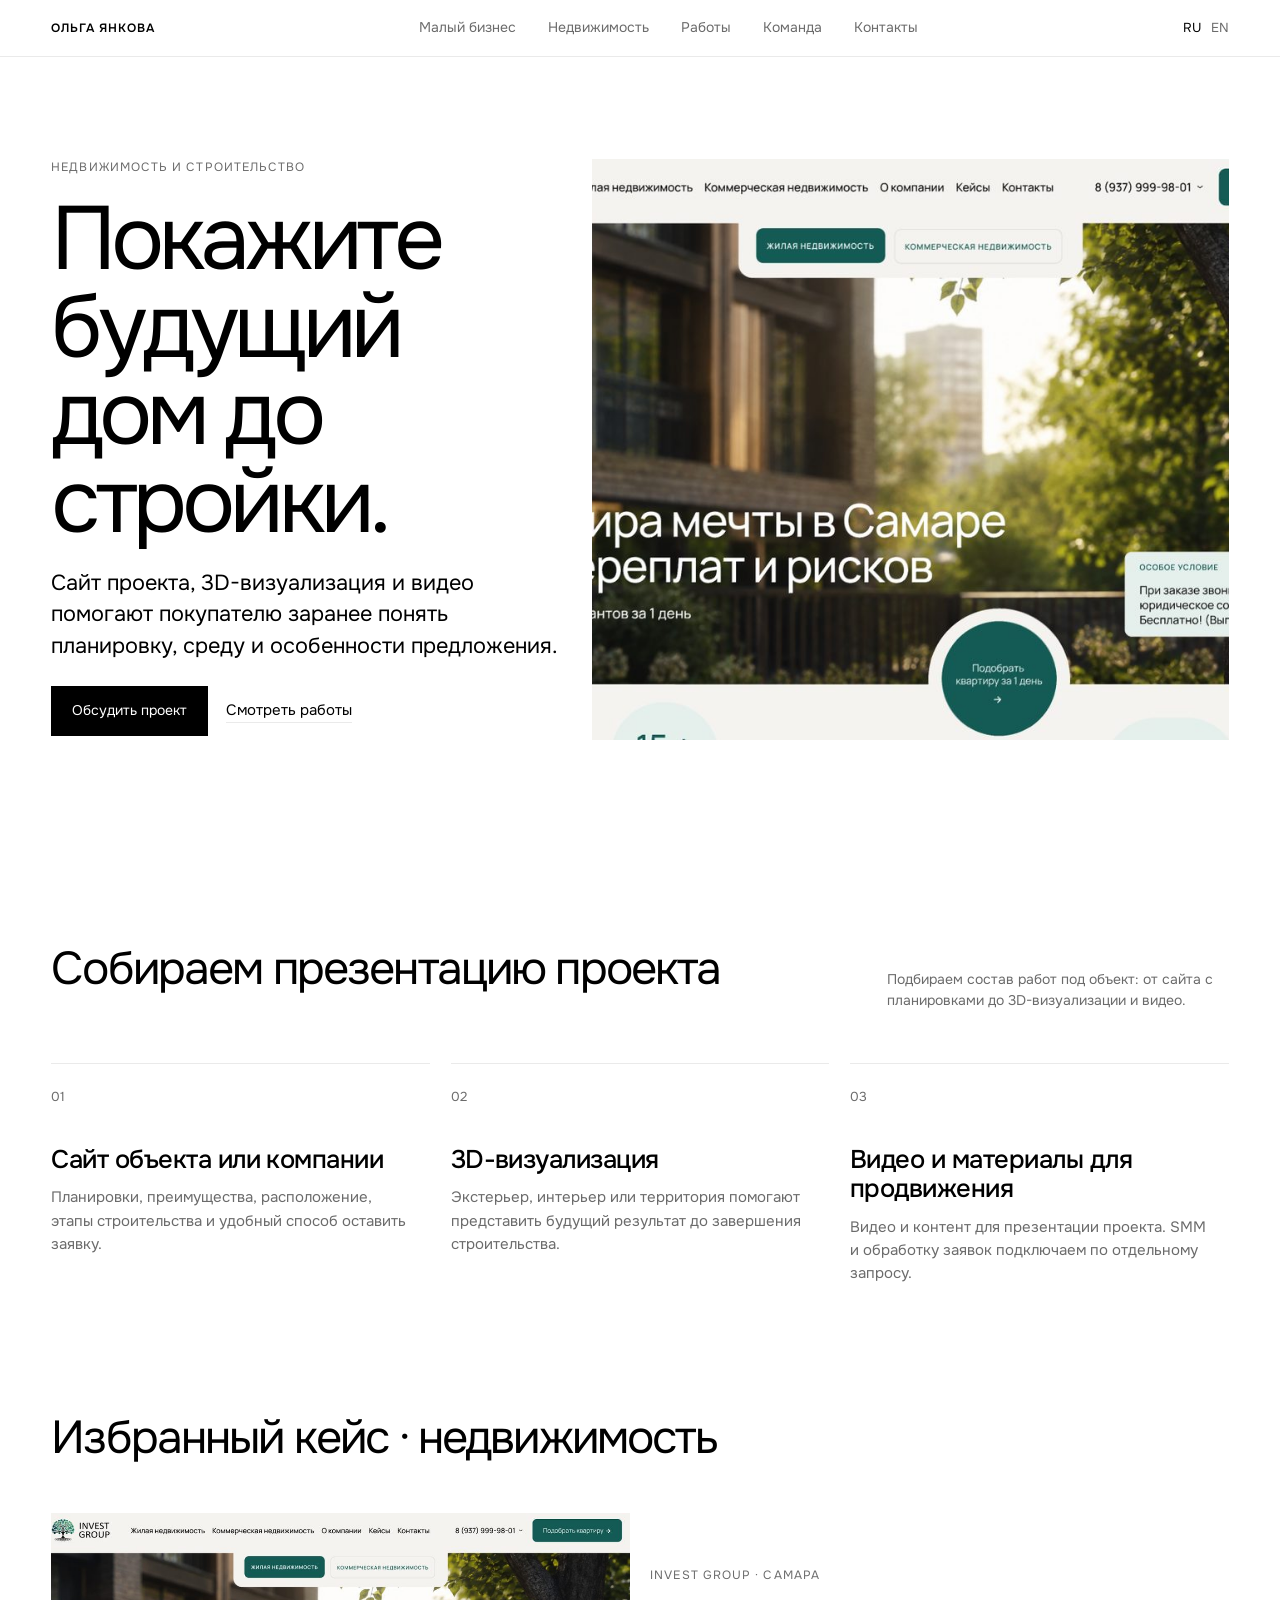
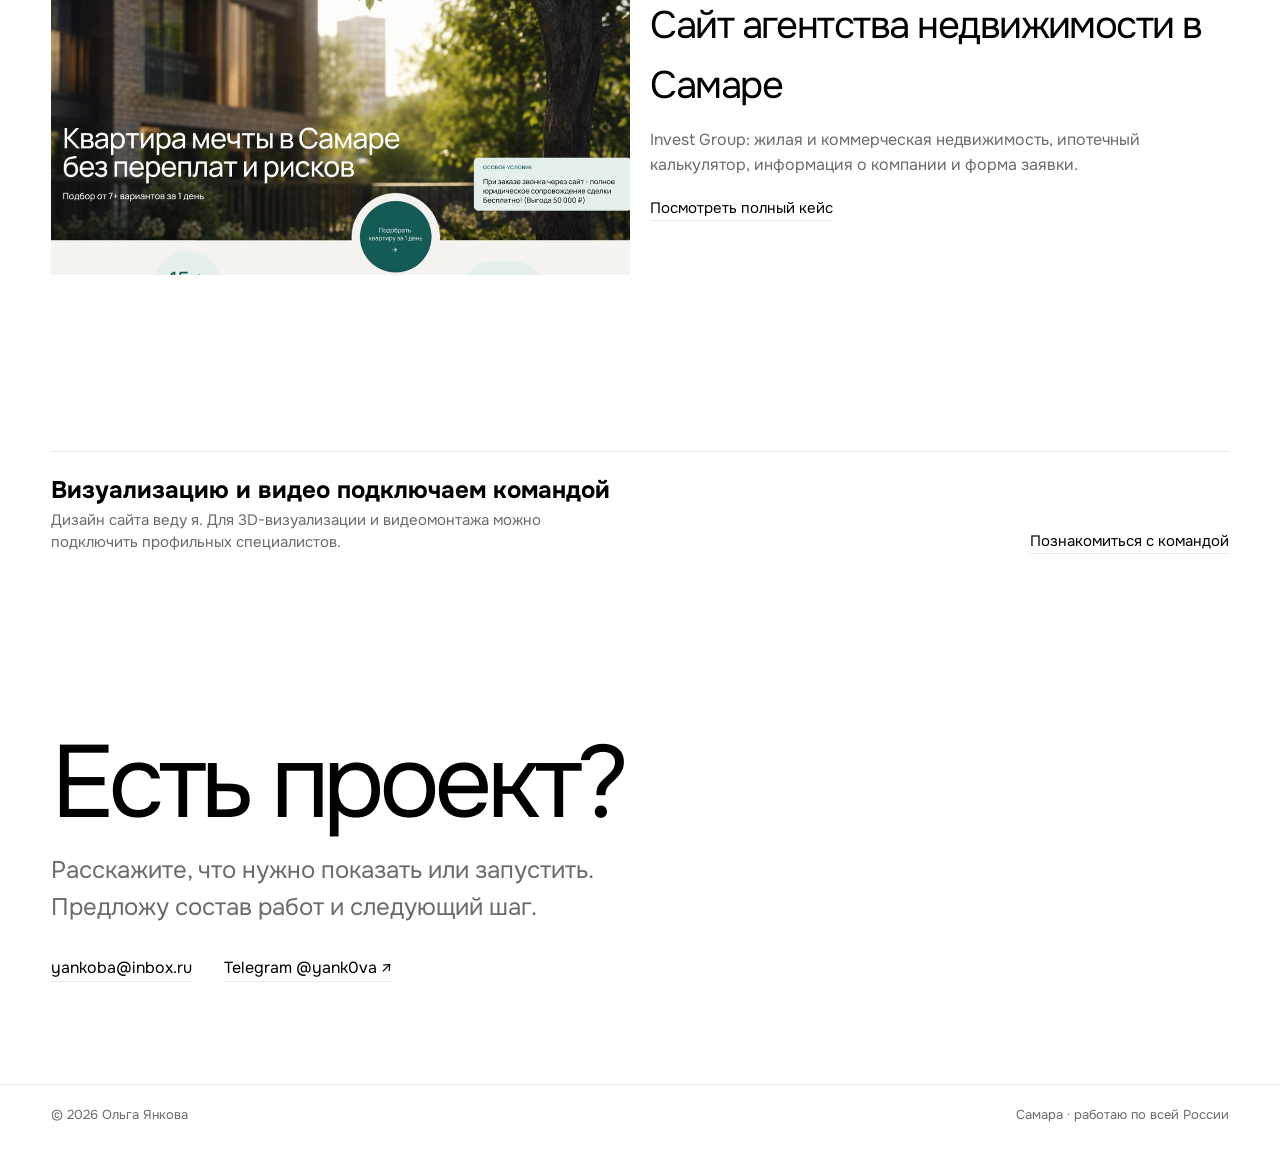
==== real-estate/index.html @ e31a3894 "Redesign portfolio landing and add audience pages" ====
<!doctype html>
<html lang="ru">
<head>
<meta charset="utf-8">
<meta name="viewport" content="width=device-width, initial-scale=1, viewport-fit=cover">
<title>Сайты для недвижимости и строительства — Ольга Янкова</title>
<meta name="description" content="Сайт для агентства недвижимости, коттеджного проекта или строительства домов. Дизайн, 3D-визуализация и видео с участием команды специалистов.">
<meta property="og:title" content="Сайты для недвижимости и строительства">
<meta property="og:description" content="Покажите будущий дом до стройки: сайт проекта, 3D-визуализация и видео.">
<meta property="og:type" content="website">
<link rel="canonical" href="https://olaankova31-byte.github.io/portfolio/real-estate/">
<link rel="preconnect" href="https://fonts.googleapis.com"><link rel="preconnect" href="https://fonts.gstatic.com" crossorigin>
<link href="https://fonts.googleapis.com/css2?family=Onest:wght@300;400;500;600&display=swap" rel="stylesheet">
<link rel="stylesheet" href="../assets/portfolio-pages.css">
<style>:root{--bg:#fff;--fg:#000;--mute:#6b6b6b;--line:#eaeaea;--ph:#f3f3f3;--m:clamp(20px,4vw,72px);--g:clamp(12px,1.6vw,28px);--f:'Onest','Helvetica Neue',Arial,sans-serif;box-sizing:border-box;color-scheme:light}*,*:before,*:after{box-sizing:inherit}html{scroll-padding-top:64px}body{margin:0;background:var(--bg);color:var(--fg);font:400 16px/1.55 var(--f);-webkit-font-smoothing:antialiased}a{color:inherit;text-decoration:none}a:focus-visible,button:focus-visible{outline:2px solid #000;outline-offset:4px}h1,h2,h3{margin:0}</style>
</head>
<body data-page="realty" data-title-ru="Сайты для недвижимости и строительства — Ольга Янкова" data-title-en="Websites for real estate and construction — Olga Yankova">
<header class="page-header"><a class="page-logo" href="../" data-copy="home">Ольга Янкова</a><button class="page-menu" aria-expanded="false" aria-controls="page-nav">Меню</button><nav class="page-nav" id="page-nav" aria-label="Навигация"><a href="../small-business/" data-copy="small">Малый бизнес</a><a href="../real-estate/" data-copy="realty">Недвижимость</a><a href="../work/" data-copy="work">Работы</a><a href="../team/" data-copy="team">Команда</a><a href="../#contact" data-copy="contact">Контакты</a></nav><div class="page-lang" aria-label="Язык"><button data-l="ru" aria-pressed="true">RU</button><button data-l="en" aria-pressed="false">EN</button></div></header>
<main>
 <section class="inner-hero inner-hero--visual"><div><span class="eyebrow" data-copy="eyebrow">Недвижимость и строительство</span><h1 data-copy="title">Покажите будущий дом до стройки.</h1></div><div class="inner-hero-copy"><p data-copy="lead">Сайт проекта, 3D-визуализация и видео помогают покупателю заранее понять планировку, среду и особенности предложения.</p><div class="inner-actions"><a class="btn" href="../#contact" data-copy="discuss">Обсудить проект</a><a class="text-link" href="../work/" data-copy="seeWork">Смотреть работы</a></div></div><img class="inner-hero-image" src="../assets/21.jpg" alt="Фрагмент сайта агентства недвижимости Invest Group"></section>
 <section class="page-section"><div class="page-section-head"><h2 data-copy="offerHead">Собираем презентацию проекта</h2><p data-copy="offerIntro">Подбираем состав работ под объект: от сайта с планировками до 3D-визуализации и видео.</p></div><div class="page-cards">
  <article class="page-card"><span class="card-no">01</span><h3 data-copy="offer1">Сайт объекта или компании</h3><p data-copy="offer1d">Планировки, преимущества, расположение, этапы строительства и удобный способ оставить заявку.</p></article>
  <article class="page-card"><span class="card-no">02</span><h3 data-copy="offer2">3D-визуализация</h3><p data-copy="offer2d">Экстерьер, интерьер или территория помогают представить будущий результат до завершения строительства.</p></article>
  <article class="page-card"><span class="card-no">03</span><h3 data-copy="offer3">Видео и материалы для продвижения</h3><p data-copy="offer3d">Видео и контент для презентации проекта. SMM и обработку заявок подключаем по отдельному запросу.</p></article>
 </div></section>
 <section class="page-section"><div class="page-section-head"><h2 data-copy="caseTag">Избранный кейс · недвижимость</h2></div><div class="case-highlight"><img src="../assets/21.jpg" alt="Сайт Invest Group: жилая и коммерческая недвижимость"><div><span class="eyebrow">Invest Group · Самара</span><h3 data-copy="caseHead">Сайт агентства недвижимости в Самаре</h3><p data-copy="caseText">Invest Group: жилая и коммерческая недвижимость, ипотечный калькулятор, информация о компании и форма заявки.</p><a class="text-link" href="../work/" data-copy="caseLink">Посмотреть полный кейс</a></div></div></section>
 <section class="page-section"><div class="team-note"><div><h2 data-copy="teamHead">Визуализацию и видео подключаем командой</h2><p data-copy="teamText">Дизайн сайта веду я. Для 3D-визуализации и видеомонтажа можно подключить профильных специалистов.</p></div><a class="text-link" href="../team/" data-copy="teamLink">Познакомиться с командой</a></div></section>
 <section class="page-cta" id="contact"><h2 data-copy="contactTitle">Есть проект?</h2><p data-copy="contactText">Расскажите, что нужно показать или запустить. Предложу состав работ и следующий шаг.</p><div class="page-contact"><a href="mailto:yankoba@inbox.ru">yankoba@inbox.ru</a><a href="https://t.me/yank0va" target="_blank" rel="noopener">Telegram @yank0va ↗</a></div></section>
</main>
<footer class="page-footer"><span>© <span data-year>2026</span> Ольга Янкова</span><span data-copy="samara">Самара · работаю по всей России</span></footer>
<script src="../assets/portfolio-pages.js"></script>
</body></html>
---- assets/portfolio-pages.css ----
/* Shared page system for the portfolio home and audience pages. */
.landing-hero{padding:clamp(48px,7vw,96px) var(--m) 0}
.landing-intro{display:grid;grid-template-columns:repeat(12,1fr);gap:var(--g);align-items:end;margin-bottom:clamp(32px,5vw,64px)}
.landing-intro .eyebrow{grid-column:1/4;align-self:start}
.landing-intro h1{grid-column:1/8;font-size:clamp(44px,7vw,104px);font-weight:400;line-height:.98;letter-spacing:-.055em;max-width:9ch;text-wrap:balance}
.landing-intro p{grid-column:9/13;margin:0 0 4px;font-size:clamp(16px,1.5vw,20px);line-height:1.45;max-width:34ch}
.hero-actions{grid-column:9/13;display:flex;align-items:center;gap:22px;flex-wrap:wrap;margin-top:8px}
.hero-actions .btn{font-size:14px;padding:13px 20px}
.text-link{display:inline-flex;align-items:center;gap:8px;border-bottom:1px solid var(--line);font-size:15px;transition:border-color .2s}
.text-link:hover{border-color:var(--fg)}
.btn{display:inline-flex;align-items:center;justify-content:center;background:var(--fg);color:#fff;padding:13px 20px;font-size:14px;border:1px solid var(--fg);transition:background .2s,color .2s}
.btn:hover{background:#fff;color:var(--fg)}
.eyebrow{display:block;color:var(--mute);font-size:12px;letter-spacing:.09em;text-transform:uppercase;line-height:1.4}
.audience-grid{display:grid;grid-template-columns:1fr 1fr;gap:var(--g)}
.audience-card{position:relative;display:block;min-height:clamp(300px,37vw,560px);overflow:hidden;background:var(--ph);color:#fff}
.audience-card img{position:absolute;inset:0;width:100%;height:100%;object-fit:cover;transition:transform .8s cubic-bezier(.2,.6,.2,1)}
.audience-card:hover img{transform:scale(1.025)}
.audience-shade{position:absolute;inset:20% 0 0;background:linear-gradient(180deg,transparent 0%,rgba(0,0,0,.68) 100%)}
.audience-copy{position:absolute;left:clamp(20px,3vw,44px);right:clamp(20px,3vw,44px);bottom:clamp(22px,3vw,42px);display:grid;gap:11px;max-width:560px}
.audience-copy small{font-size:12px;text-transform:uppercase;letter-spacing:.09em}
.audience-copy strong{font-size:clamp(28px,3.5vw,52px);line-height:1.02;font-weight:400;letter-spacing:-.04em;max-width:12ch}
.audience-copy>span{font-size:14px}
.featured .sec-h a{border-bottom:1px solid var(--line);padding-bottom:2px}
.featured-case{display:grid;grid-template-columns:1.1fr .9fr;gap:clamp(24px,5vw,72px);align-items:center}
.featured-case img{display:block;width:100%;aspect-ratio:16/10;object-fit:cover;object-position:top;background:var(--ph)}
.featured-case h3{font-size:clamp(32px,4vw,60px);font-weight:400;margin:16px 0;letter-spacing:-.04em}
.featured-case p{font-size:clamp(16px,1.5vw,20px);line-height:1.5;color:var(--mute);max-width:38ch;margin:0 0 24px}
.team-teaser{display:grid;grid-template-columns:1fr 1fr;gap:var(--g);align-items:end;padding-bottom:0}
.team-teaser-copy h2,.about-brief-copy h2{font-size:clamp(30px,4vw,60px);font-weight:400;line-height:1.05;letter-spacing:-.04em;max-width:15ch;margin:18px 0 24px}
.team-roles{display:grid;grid-template-columns:1fr 1fr;gap:0 20px;border-top:1px solid var(--line)}
.team-roles span{padding:15px 0;border-bottom:1px solid var(--line);font-size:15px}
.about-brief{display:grid;grid-template-columns:1fr 2fr;gap:var(--g);align-items:start}
.about-label{display:grid;gap:7px;font-size:14px;color:var(--mute)}
.about-label strong{font-size:22px;color:var(--fg);font-weight:500}
.about-brief-copy h2{margin-top:0;max-width:18ch}
.about-brief-copy p{max-width:62ch;font-size:17px;line-height:1.55;color:var(--mute);margin:0 0 20px}

/* Static audience and team pages */
.page-header{position:sticky;top:0;z-index:10;background:rgba(255,255,255,.94);backdrop-filter:blur(8px);display:flex;align-items:center;justify-content:space-between;gap:20px;padding:17px var(--m);border-bottom:1px solid var(--line);font-size:14px}
.page-logo{font-size:12px;font-weight:600;letter-spacing:.08em;text-transform:uppercase;white-space:nowrap}
.page-nav{display:flex;align-items:center;gap:clamp(14px,2.5vw,36px)}
.page-nav a,.page-lang button{color:var(--mute);transition:color .2s}
.page-nav a:hover,.page-lang button:hover{color:var(--fg)}
.page-lang{display:flex;gap:10px}
.page-lang button{border:0;background:none;padding:0;color:var(--mute);font:inherit;font-size:13px;cursor:pointer}
.page-lang button[aria-pressed=true]{color:var(--fg)}
.page-menu{display:none;border:0;background:none;padding:0;font:inherit;font-size:14px;cursor:pointer}
.inner-hero{display:grid;grid-template-columns:1.05fr .95fr;gap:var(--g);align-items:end;padding:clamp(56px,8vw,116px) var(--m) clamp(38px,6vw,82px)}
.inner-hero .eyebrow{margin-bottom:20px}
.inner-hero h1{font-size:clamp(42px,7vw,100px);font-weight:400;line-height:.98;letter-spacing:-.055em;max-width:10ch;text-wrap:balance}
.inner-hero-copy{align-self:end;padding-bottom:4px}
.inner-hero-copy p{font-size:clamp(17px,1.7vw,22px);line-height:1.45;max-width:37ch;margin:0 0 24px}
.inner-hero-image{display:block;width:100%;aspect-ratio:4/3;object-fit:cover;background:var(--ph)}
.inner-hero--visual{grid-template-columns:.9fr 1.1fr;grid-template-rows:auto auto;align-items:stretch}
.inner-hero--visual>div:first-child{grid-column:1;grid-row:1}
.inner-hero--visual .inner-hero-copy{grid-column:1;grid-row:2;align-self:start}
.inner-hero--visual .inner-hero-image{grid-column:2;grid-row:1/3;height:100%;min-height:420px;aspect-ratio:auto}
.inner-actions{display:flex;gap:18px;align-items:center;flex-wrap:wrap}
.inner-actions .btn{font-size:14px;padding:13px 20px}
.page-section{padding:clamp(64px,10vw,144px) var(--m) 0}
.page-section-head{display:flex;justify-content:space-between;align-items:baseline;gap:20px;margin-bottom:clamp(24px,4vw,52px)}
.page-section-head h2{font-size:clamp(30px,3.6vw,54px);font-weight:400;letter-spacing:-.04em;line-height:1.05}
.page-section-head p{max-width:38ch;margin:0;color:var(--mute);font-size:14px}
.page-cards{display:grid;grid-template-columns:repeat(3,1fr);gap:var(--g)}
.page-card{border-top:1px solid var(--line);padding-top:20px}
.page-card .card-no{color:var(--mute);font-size:13px}
.page-card h3{font-size:clamp(20px,2vw,28px);font-weight:500;line-height:1.15;letter-spacing:-.02em;margin:36px 0 12px}
.page-card p{margin:0;color:var(--mute);font-size:15px;line-height:1.55;max-width:36ch}
.page-card ul{list-style:none;margin:18px 0 0;padding:0;color:var(--mute);font-size:14px}
.page-card li{padding:8px 0;border-top:1px solid var(--line)}
.pain-strip{display:grid;grid-template-columns:repeat(3,1fr);gap:var(--g)}
.pain-item{padding:20px 0;border-top:1px solid var(--line);font-size:clamp(18px,2vw,26px);line-height:1.2;letter-spacing:-.02em;max-width:18ch}
.process{counter-reset:step;border-top:1px solid var(--line)}
.process-item{counter-increment:step;display:grid;grid-template-columns:70px 1fr 1.5fr;gap:var(--g);align-items:baseline;padding:20px 0;border-bottom:1px solid var(--line)}
.process-item::before{content:"0" counter(step);color:var(--mute);font-size:14px}
.process-item strong{font-size:clamp(18px,1.8vw,24px);font-weight:500}
.process-item span{color:var(--mute);font-size:15px}
.case-highlight{display:grid;grid-template-columns:1fr 1fr;gap:var(--g);align-items:center}
.case-highlight img{display:block;width:100%;aspect-ratio:16/10;object-fit:cover;object-position:top;background:var(--ph)}
.case-highlight h3{font-size:clamp(28px,3vw,44px);font-weight:400;letter-spacing:-.04em;margin:13px 0}
.case-highlight p{max-width:45ch;color:var(--mute);font-size:16px;line-height:1.55;margin:0 0 18px}
.project-groups{display:grid;grid-template-columns:1fr 1fr;gap:var(--g)}
.project-group{border-top:1px solid var(--line);padding-top:18px}
.project-group h3{font-size:clamp(21px,2.2vw,30px);font-weight:400;margin-bottom:14px}
.project-link{display:grid;grid-template-columns:1fr auto;gap:8px 16px;padding:14px 0;border-top:1px solid var(--line)}
.project-link strong{font-weight:500;font-size:17px}
.project-link span{color:var(--mute);font-size:14px}
.project-link em{grid-column:1/-1;color:var(--mute);font-size:13px;font-style:normal}
.team-list{display:grid;grid-template-columns:repeat(3,1fr);gap:var(--g)}
.team-person{border-top:1px solid var(--line);padding-top:18px}
.team-person small{color:var(--mute);font-size:13px}
.team-person h3{font-size:clamp(22px,2.4vw,34px);font-weight:400;margin:36px 0 8px;letter-spacing:-.03em}
.team-person p{color:var(--mute);font-size:15px;margin:0;max-width:30ch}
.team-note{display:flex;justify-content:space-between;gap:32px;align-items:end;border-top:1px solid var(--line);padding-top:20px;margin-top:48px}
.team-note p{max-width:52ch;color:var(--mute);font-size:15px;line-height:1.5;margin:0}
.page-cta{padding:clamp(88px,14vw,190px) var(--m) clamp(52px,8vw,104px)}
.page-cta h2{font-size:clamp(42px,8vw,112px);font-weight:400;line-height:.98;letter-spacing:-.055em;max-width:10ch}
.page-cta p{font-size:clamp(17px,2vw,24px);color:var(--mute);margin:18px 0 30px;max-width:40ch}
.page-contact{display:flex;flex-wrap:wrap;gap:16px 32px;font-size:16px}
.page-contact a{border-bottom:1px solid var(--line)}
.page-footer{display:flex;justify-content:space-between;gap:16px;padding:20px var(--m) 28px;border-top:1px solid var(--line);color:var(--mute);font-size:13px}
.page-footer span:last-child{text-align:right}
.team-external{margin-top:12px}
@media(max-width:860px){
 .landing-hero{padding-top:38px}.landing-intro{display:block}.landing-intro h1{font-size:clamp(44px,12vw,74px);margin:22px 0;max-width:9ch}.landing-intro p{max-width:34ch}.hero-actions{margin-top:20px}
 .audience-grid{grid-template-columns:1fr}.audience-card{min-height:68vw;max-height:460px}
 .featured-case,.team-teaser,.about-brief,.inner-hero,.case-highlight{grid-template-columns:1fr}
 .inner-hero--visual>div:first-child,.inner-hero--visual .inner-hero-copy,.inner-hero--visual .inner-hero-image{grid-column:auto;grid-row:auto}
 .inner-hero--visual .inner-hero-image{min-height:0;height:auto;aspect-ratio:4/3}
 .featured-case>div{padding:0 0 6px}.team-roles{margin-top:8px}.about-label{grid-template-columns:1fr 1fr}.about-label .eyebrow{grid-column:1/-1}
 .page-header{flex-wrap:wrap}.page-logo{max-width:55%;font-size:10px}.page-menu{display:block}.page-nav{display:none;order:4;width:100%;flex-direction:column;align-items:flex-start;gap:13px;padding:12px 0 4px;font-size:17px}.page-nav.open{display:flex}.page-lang{margin-left:auto}
 .inner-hero{padding-top:48px}.inner-hero h1{font-size:clamp(42px,12vw,72px)}.inner-hero-image{grid-row:1}
 .page-cards,.pain-strip,.team-list{grid-template-columns:1fr}.page-card h3{margin-top:22px}.process-item{grid-template-columns:36px 1fr;gap:8px var(--g)}.process-item span{grid-column:2}.project-groups{grid-template-columns:1fr}.team-note{display:block}.team-note .text-link{margin-top:20px}
 .page-footer{display:block}.page-footer span:last-child{display:block;text-align:left;margin-top:4px}
}
@media(prefers-reduced-motion:reduce){.audience-card img{transition:none}}
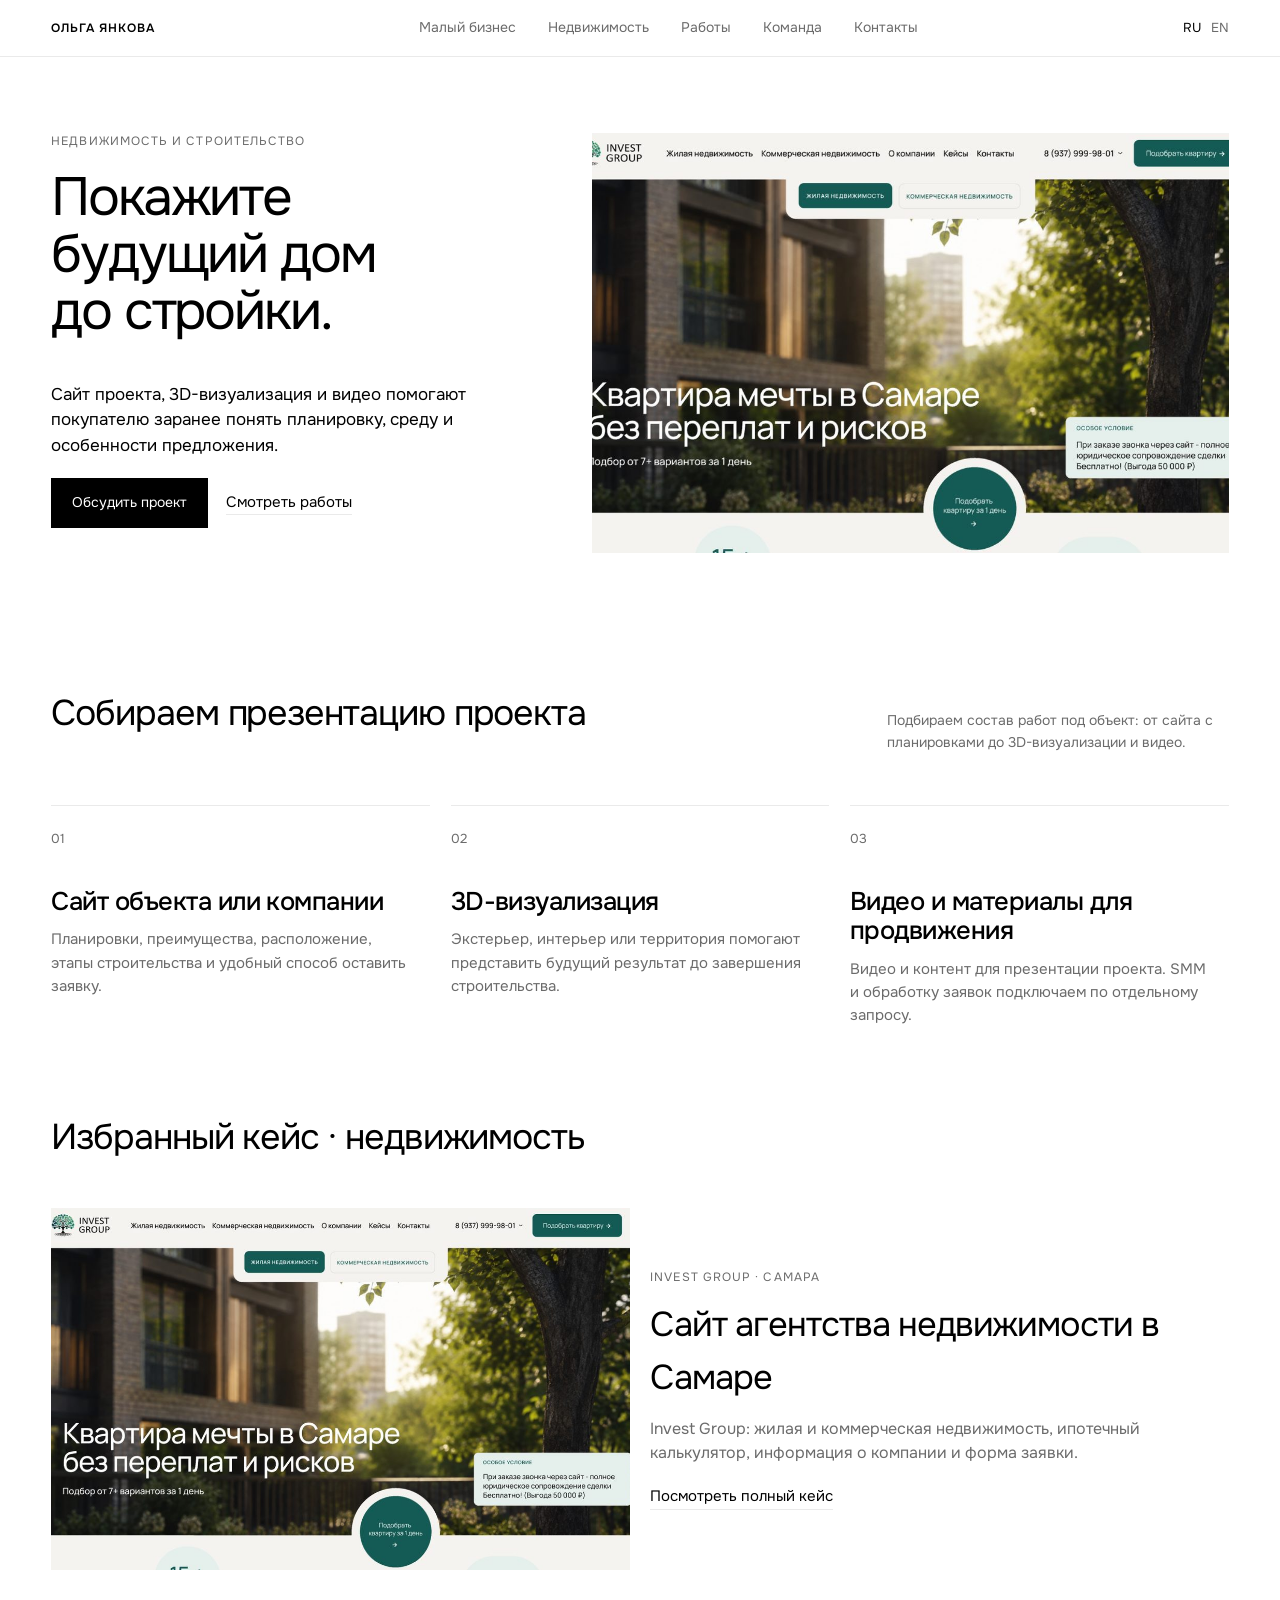
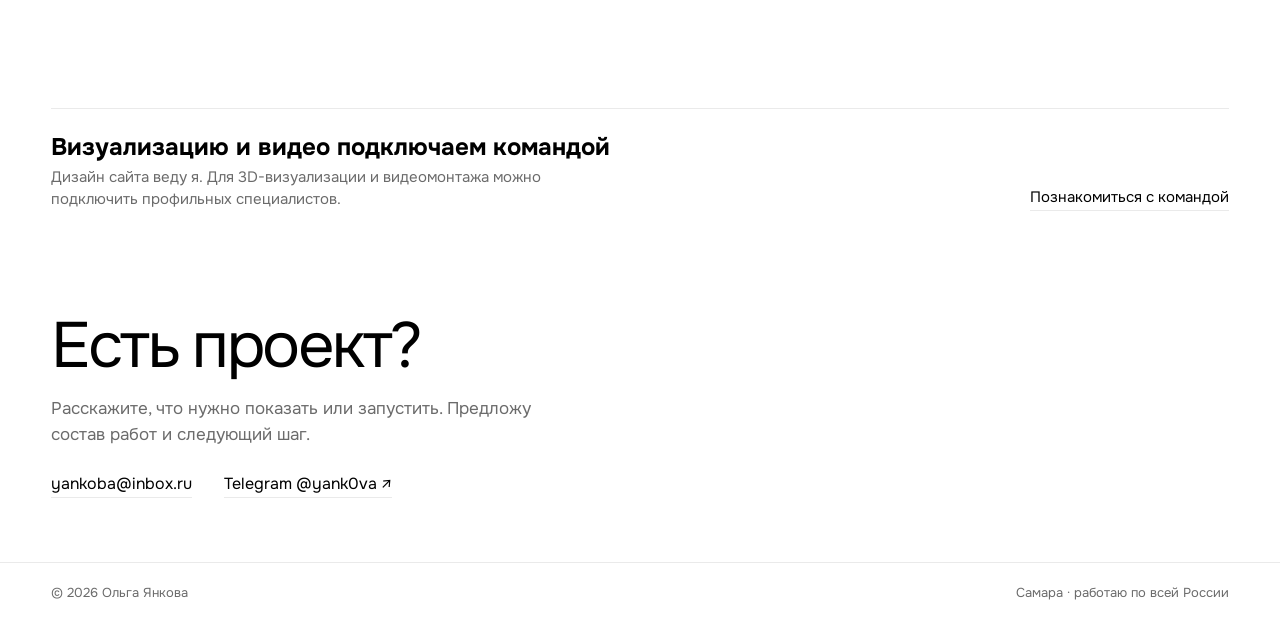
==== commit 30454557: "Refine portfolio typography and add loading intro" ====
--- a/real-estate/index.html
+++ b/real-estate/index.html
@@ -3,6 +3,7 @@
 <head>
 <meta charset="utf-8">
 <meta name="viewport" content="width=device-width, initial-scale=1, viewport-fit=cover">
+<script>document.documentElement.classList.add('js')</script>
 <title>Сайты для недвижимости и строительства — Ольга Янкова</title>
 <meta name="description" content="Сайт для агентства недвижимости, коттеджного проекта или строительства домов. Дизайн, 3D-визуализация и видео с участием команды специалистов.">
 <meta property="og:title" content="Сайты для недвижимости и строительства">
@@ -15,6 +16,7 @@
 <style>:root{--bg:#fff;--fg:#000;--mute:#6b6b6b;--line:#eaeaea;--ph:#f3f3f3;--m:clamp(20px,4vw,72px);--g:clamp(12px,1.6vw,28px);--f:'Onest','Helvetica Neue',Arial,sans-serif;box-sizing:border-box;color-scheme:light}*,*:before,*:after{box-sizing:inherit}html{scroll-padding-top:64px}body{margin:0;background:var(--bg);color:var(--fg);font:400 16px/1.55 var(--f);-webkit-font-smoothing:antialiased}a{color:inherit;text-decoration:none}a:focus-visible,button:focus-visible{outline:2px solid #000;outline-offset:4px}h1,h2,h3{margin:0}</style>
 </head>
 <body data-page="realty" data-title-ru="Сайты для недвижимости и строительства — Ольга Янкова" data-title-en="Websites for real estate and construction — Olga Yankova">
+<div class="site-loader" role="status" aria-live="polite" aria-label="Загрузка сайта"><span class="site-loader-value">00%</span></div>
 <header class="page-header"><a class="page-logo" href="../" data-copy="home">Ольга Янкова</a><button class="page-menu" aria-expanded="false" aria-controls="page-nav">Меню</button><nav class="page-nav" id="page-nav" aria-label="Навигация"><a href="../small-business/" data-copy="small">Малый бизнес</a><a href="../real-estate/" data-copy="realty">Недвижимость</a><a href="../work/" data-copy="work">Работы</a><a href="../team/" data-copy="team">Команда</a><a href="../#contact" data-copy="contact">Контакты</a></nav><div class="page-lang" aria-label="Язык"><button data-l="ru" aria-pressed="true">RU</button><button data-l="en" aria-pressed="false">EN</button></div></header>
 <main>
  <section class="inner-hero inner-hero--visual"><div><span class="eyebrow" data-copy="eyebrow">Недвижимость и строительство</span><h1 data-copy="title">Покажите будущий дом до стройки.</h1></div><div class="inner-hero-copy"><p data-copy="lead">Сайт проекта, 3D-визуализация и видео помогают покупателю заранее понять планировку, среду и особенности предложения.</p><div class="inner-actions"><a class="btn" href="../#contact" data-copy="discuss">Обсудить проект</a><a class="text-link" href="../work/" data-copy="seeWork">Смотреть работы</a></div></div><img class="inner-hero-image" src="../assets/21.jpg" alt="Фрагмент сайта агентства недвижимости Invest Group"></section>
@@ -28,5 +30,5 @@
  <section class="page-cta" id="contact"><h2 data-copy="contactTitle">Есть проект?</h2><p data-copy="contactText">Расскажите, что нужно показать или запустить. Предложу состав работ и следующий шаг.</p><div class="page-contact"><a href="mailto:yankoba@inbox.ru">yankoba@inbox.ru</a><a href="https://t.me/yank0va" target="_blank" rel="noopener">Telegram @yank0va ↗</a></div></section>
 </main>
 <footer class="page-footer"><span>© <span data-year>2026</span> Ольга Янкова</span><span data-copy="samara">Самара · работаю по всей России</span></footer>
-<script src="../assets/portfolio-pages.js"></script>
+<script src="../assets/site-loader.js"></script><script src="../assets/portfolio-pages.js"></script>
 </body></html>
--- a/assets/portfolio-pages.css
+++ b/assets/portfolio-pages.css
@@ -1,10 +1,26 @@
 /* Shared page system for the portfolio home and audience pages. */
-.landing-hero{padding:clamp(48px,7vw,96px) var(--m) 0}
-.landing-intro{display:grid;grid-template-columns:repeat(12,1fr);gap:var(--g);align-items:end;margin-bottom:clamp(32px,5vw,64px)}
-.landing-intro .eyebrow{grid-column:1/4;align-self:start}
-.landing-intro h1{grid-column:1/8;font-size:clamp(44px,7vw,104px);font-weight:400;line-height:.98;letter-spacing:-.055em;max-width:9ch;text-wrap:balance}
-.landing-intro p{grid-column:9/13;margin:0 0 4px;font-size:clamp(16px,1.5vw,20px);line-height:1.45;max-width:34ch}
-.hero-actions{grid-column:9/13;display:flex;align-items:center;gap:22px;flex-wrap:wrap;margin-top:8px}
+.site-loader{position:fixed;inset:0;z-index:1000;display:grid;place-items:center;background:#fff;opacity:0;visibility:hidden;transition:opacity .35s ease,visibility .35s ease}
+.js .site-loader{opacity:1;visibility:visible}
+.site-loader.is-done{opacity:0;visibility:hidden}
+.site-loader-value{font:400 14px/1 'SFMono-Regular',Consolas,monospace;letter-spacing:.04em;color:var(--fg)}
+.landing-hero{min-height:calc(100svh - 64px);display:flex;align-items:center;padding:48px var(--m) 56px}
+.landing-intro{width:100%;display:grid;grid-template-columns:minmax(0,1.2fr) minmax(260px,.8fr);gap:clamp(30px,8vw,112px);align-items:center}
+.landing-copy{max-width:620px}
+.landing-copy .eyebrow{margin-bottom:20px}
+.landing-intro h1{font-size:clamp(36px,4.2vw,60px);font-weight:400;line-height:1.06;letter-spacing:-.04em;max-width:13ch;text-wrap:balance}
+.landing-intro p{margin:20px 0 0;font-size:17px;line-height:1.5;max-width:42ch;color:var(--mute)}
+.hero-art{position:relative;display:block;justify-self:end;width:min(100%,440px);aspect-ratio:1.32;overflow:hidden;background:var(--ph);isolation:isolate;animation:hero-appear .9s both}
+.hero-art:after{content:"";position:absolute;inset:0;background:linear-gradient(180deg,transparent 55%,rgba(0,0,0,.36));pointer-events:none}
+.hero-art img{display:block;width:100%;height:100%;object-fit:cover;object-position:top;animation:hero-drift 16s ease-in-out infinite alternate}
+.hero-art-index,.hero-art-caption{position:absolute;z-index:1;bottom:16px;color:white;font-size:11px;letter-spacing:.08em}
+.hero-art-index{left:16px}.hero-art-caption{right:16px}
+.hero-actions{display:flex;align-items:center;gap:22px;flex-wrap:wrap;margin-top:28px}
+.landing-directions{padding-top:clamp(64px,8vw,100px)!important}
+.landing-directions-head{display:flex;justify-content:space-between;align-items:baseline;gap:20px;margin-bottom:26px}
+.landing-directions-head .eyebrow{white-space:nowrap}
+.landing-directions-head h2{font-size:clamp(24px,2.7vw,36px);font-weight:400;line-height:1.15;letter-spacing:-.025em}
+@keyframes hero-appear{from{opacity:0;transform:translateY(12px)}to{opacity:1;transform:translateY(0)}}
+@keyframes hero-drift{from{transform:scale(1)}to{transform:scale(1.045)}}
 .hero-actions .btn{font-size:14px;padding:13px 20px}
 .text-link{display:inline-flex;align-items:center;gap:8px;border-bottom:1px solid var(--line);font-size:15px;transition:border-color .2s}
 .text-link:hover{border-color:var(--fg)}
@@ -12,28 +28,28 @@
 .btn:hover{background:#fff;color:var(--fg)}
 .eyebrow{display:block;color:var(--mute);font-size:12px;letter-spacing:.09em;text-transform:uppercase;line-height:1.4}
 .audience-grid{display:grid;grid-template-columns:1fr 1fr;gap:var(--g)}
-.audience-card{position:relative;display:block;min-height:clamp(300px,37vw,560px);overflow:hidden;background:var(--ph);color:#fff}
+.audience-card{position:relative;display:block;min-height:clamp(270px,31vw,420px);overflow:hidden;background:var(--ph);color:#fff}
 .audience-card img{position:absolute;inset:0;width:100%;height:100%;object-fit:cover;transition:transform .8s cubic-bezier(.2,.6,.2,1)}
 .audience-card:hover img{transform:scale(1.025)}
 .audience-shade{position:absolute;inset:20% 0 0;background:linear-gradient(180deg,transparent 0%,rgba(0,0,0,.68) 100%)}
 .audience-copy{position:absolute;left:clamp(20px,3vw,44px);right:clamp(20px,3vw,44px);bottom:clamp(22px,3vw,42px);display:grid;gap:11px;max-width:560px}
 .audience-copy small{font-size:12px;text-transform:uppercase;letter-spacing:.09em}
-.audience-copy strong{font-size:clamp(28px,3.5vw,52px);line-height:1.02;font-weight:400;letter-spacing:-.04em;max-width:12ch}
+.audience-copy strong{font-size:clamp(24px,2.5vw,36px);line-height:1.08;font-weight:400;letter-spacing:-.03em;max-width:14ch}
 .audience-copy>span{font-size:14px}
 .featured .sec-h a{border-bottom:1px solid var(--line);padding-bottom:2px}
 .featured-case{display:grid;grid-template-columns:1.1fr .9fr;gap:clamp(24px,5vw,72px);align-items:center}
 .featured-case img{display:block;width:100%;aspect-ratio:16/10;object-fit:cover;object-position:top;background:var(--ph)}
-.featured-case h3{font-size:clamp(32px,4vw,60px);font-weight:400;margin:16px 0;letter-spacing:-.04em}
-.featured-case p{font-size:clamp(16px,1.5vw,20px);line-height:1.5;color:var(--mute);max-width:38ch;margin:0 0 24px}
+.featured-case h3{font-size:clamp(26px,2.7vw,38px);font-weight:400;margin:12px 0;letter-spacing:-.03em}
+.featured-case p{font-size:16px;line-height:1.5;color:var(--mute);max-width:38ch;margin:0 0 18px}
 .team-teaser{display:grid;grid-template-columns:1fr 1fr;gap:var(--g);align-items:end;padding-bottom:0}
-.team-teaser-copy h2,.about-brief-copy h2{font-size:clamp(30px,4vw,60px);font-weight:400;line-height:1.05;letter-spacing:-.04em;max-width:15ch;margin:18px 0 24px}
+.team-teaser-copy h2,.about-brief-copy h2{font-size:clamp(26px,2.8vw,38px);font-weight:400;line-height:1.12;letter-spacing:-.03em;max-width:20ch;margin:14px 0 20px}
 .team-roles{display:grid;grid-template-columns:1fr 1fr;gap:0 20px;border-top:1px solid var(--line)}
 .team-roles span{padding:15px 0;border-bottom:1px solid var(--line);font-size:15px}
 .about-brief{display:grid;grid-template-columns:1fr 2fr;gap:var(--g);align-items:start}
 .about-label{display:grid;gap:7px;font-size:14px;color:var(--mute)}
 .about-label strong{font-size:22px;color:var(--fg);font-weight:500}
 .about-brief-copy h2{margin-top:0;max-width:18ch}
-.about-brief-copy p{max-width:62ch;font-size:17px;line-height:1.55;color:var(--mute);margin:0 0 20px}
+.about-brief-copy p{max-width:62ch;font-size:16px;line-height:1.55;color:var(--mute);margin:0 0 20px}
 
 /* Static audience and team pages */
 .page-header{position:sticky;top:0;z-index:10;background:rgba(255,255,255,.94);backdrop-filter:blur(8px);display:flex;align-items:center;justify-content:space-between;gap:20px;padding:17px var(--m);border-bottom:1px solid var(--line);font-size:14px}
@@ -45,11 +61,11 @@
 .page-lang button{border:0;background:none;padding:0;color:var(--mute);font:inherit;font-size:13px;cursor:pointer}
 .page-lang button[aria-pressed=true]{color:var(--fg)}
 .page-menu{display:none;border:0;background:none;padding:0;font:inherit;font-size:14px;cursor:pointer}
-.inner-hero{display:grid;grid-template-columns:1.05fr .95fr;gap:var(--g);align-items:end;padding:clamp(56px,8vw,116px) var(--m) clamp(38px,6vw,82px)}
+.inner-hero{display:grid;grid-template-columns:1.05fr .95fr;gap:var(--g);align-items:end;padding:clamp(44px,6vw,76px) var(--m) clamp(32px,4vw,56px)}
 .inner-hero .eyebrow{margin-bottom:20px}
-.inner-hero h1{font-size:clamp(42px,7vw,100px);font-weight:400;line-height:.98;letter-spacing:-.055em;max-width:10ch;text-wrap:balance}
+.inner-hero h1{font-size:clamp(34px,4.2vw,58px);font-weight:400;line-height:1.06;letter-spacing:-.04em;max-width:13ch;text-wrap:balance}
 .inner-hero-copy{align-self:end;padding-bottom:4px}
-.inner-hero-copy p{font-size:clamp(17px,1.7vw,22px);line-height:1.45;max-width:37ch;margin:0 0 24px}
+.inner-hero-copy p{font-size:17px;line-height:1.5;max-width:40ch;margin:0 0 20px}
 .inner-hero-image{display:block;width:100%;aspect-ratio:4/3;object-fit:cover;background:var(--ph)}
 .inner-hero--visual{grid-template-columns:.9fr 1.1fr;grid-template-rows:auto auto;align-items:stretch}
 .inner-hero--visual>div:first-child{grid-column:1;grid-row:1}
@@ -57,9 +73,9 @@
 .inner-hero--visual .inner-hero-image{grid-column:2;grid-row:1/3;height:100%;min-height:420px;aspect-ratio:auto}
 .inner-actions{display:flex;gap:18px;align-items:center;flex-wrap:wrap}
 .inner-actions .btn{font-size:14px;padding:13px 20px}
-.page-section{padding:clamp(64px,10vw,144px) var(--m) 0}
+.page-section{padding:clamp(56px,7vw,96px) var(--m) 0}
 .page-section-head{display:flex;justify-content:space-between;align-items:baseline;gap:20px;margin-bottom:clamp(24px,4vw,52px)}
-.page-section-head h2{font-size:clamp(30px,3.6vw,54px);font-weight:400;letter-spacing:-.04em;line-height:1.05}
+.page-section-head h2{font-size:clamp(26px,2.8vw,38px);font-weight:400;letter-spacing:-.03em;line-height:1.12}
 .page-section-head p{max-width:38ch;margin:0;color:var(--mute);font-size:14px}
 .page-cards{display:grid;grid-template-columns:repeat(3,1fr);gap:var(--g)}
 .page-card{border-top:1px solid var(--line);padding-top:20px}
@@ -69,7 +85,7 @@
 .page-card ul{list-style:none;margin:18px 0 0;padding:0;color:var(--mute);font-size:14px}
 .page-card li{padding:8px 0;border-top:1px solid var(--line)}
 .pain-strip{display:grid;grid-template-columns:repeat(3,1fr);gap:var(--g)}
-.pain-item{padding:20px 0;border-top:1px solid var(--line);font-size:clamp(18px,2vw,26px);line-height:1.2;letter-spacing:-.02em;max-width:18ch}
+.pain-item{padding:18px 0;border-top:1px solid var(--line);font-size:clamp(18px,1.7vw,22px);line-height:1.25;letter-spacing:-.015em;max-width:22ch}
 .process{counter-reset:step;border-top:1px solid var(--line)}
 .process-item{counter-increment:step;display:grid;grid-template-columns:70px 1fr 1.5fr;gap:var(--g);align-items:baseline;padding:20px 0;border-bottom:1px solid var(--line)}
 .process-item::before{content:"0" counter(step);color:var(--mute);font-size:14px}
@@ -77,7 +93,7 @@
 .process-item span{color:var(--mute);font-size:15px}
 .case-highlight{display:grid;grid-template-columns:1fr 1fr;gap:var(--g);align-items:center}
 .case-highlight img{display:block;width:100%;aspect-ratio:16/10;object-fit:cover;object-position:top;background:var(--ph)}
-.case-highlight h3{font-size:clamp(28px,3vw,44px);font-weight:400;letter-spacing:-.04em;margin:13px 0}
+.case-highlight h3{font-size:clamp(26px,2.7vw,38px);font-weight:400;letter-spacing:-.03em;margin:12px 0}
 .case-highlight p{max-width:45ch;color:var(--mute);font-size:16px;line-height:1.55;margin:0 0 18px}
 .project-groups{display:grid;grid-template-columns:1fr 1fr;gap:var(--g)}
 .project-group{border-top:1px solid var(--line);padding-top:18px}
@@ -89,28 +105,28 @@
 .team-list{display:grid;grid-template-columns:repeat(3,1fr);gap:var(--g)}
 .team-person{border-top:1px solid var(--line);padding-top:18px}
 .team-person small{color:var(--mute);font-size:13px}
-.team-person h3{font-size:clamp(22px,2.4vw,34px);font-weight:400;margin:36px 0 8px;letter-spacing:-.03em}
+.team-person h3{font-size:clamp(21px,2vw,28px);font-weight:400;margin:28px 0 8px;letter-spacing:-.025em}
 .team-person p{color:var(--mute);font-size:15px;margin:0;max-width:30ch}
 .team-note{display:flex;justify-content:space-between;gap:32px;align-items:end;border-top:1px solid var(--line);padding-top:20px;margin-top:48px}
 .team-note p{max-width:52ch;color:var(--mute);font-size:15px;line-height:1.5;margin:0}
-.page-cta{padding:clamp(88px,14vw,190px) var(--m) clamp(52px,8vw,104px)}
-.page-cta h2{font-size:clamp(42px,8vw,112px);font-weight:400;line-height:.98;letter-spacing:-.055em;max-width:10ch}
-.page-cta p{font-size:clamp(17px,2vw,24px);color:var(--mute);margin:18px 0 30px;max-width:40ch}
+.page-cta{padding:clamp(64px,8vw,104px) var(--m) clamp(40px,5vw,64px)}
+.page-cta h2{font-size:clamp(38px,5vw,64px);font-weight:400;line-height:1.04;letter-spacing:-.04em;max-width:14ch}
+.page-cta p{font-size:17px;color:var(--mute);margin:16px 0 24px;max-width:44ch}
 .page-contact{display:flex;flex-wrap:wrap;gap:16px 32px;font-size:16px}
 .page-contact a{border-bottom:1px solid var(--line)}
 .page-footer{display:flex;justify-content:space-between;gap:16px;padding:20px var(--m) 28px;border-top:1px solid var(--line);color:var(--mute);font-size:13px}
 .page-footer span:last-child{text-align:right}
 .team-external{margin-top:12px}
 @media(max-width:860px){
- .landing-hero{padding-top:38px}.landing-intro{display:block}.landing-intro h1{font-size:clamp(44px,12vw,74px);margin:22px 0;max-width:9ch}.landing-intro p{max-width:34ch}.hero-actions{margin-top:20px}
- .audience-grid{grid-template-columns:1fr}.audience-card{min-height:68vw;max-height:460px}
+ .landing-hero{min-height:auto;padding-top:42px;padding-bottom:48px}.landing-intro{grid-template-columns:1fr;gap:24px}.landing-intro h1{font-size:clamp(34px,9vw,42px);margin:0;max-width:13ch}.landing-intro p{max-width:38ch;margin-top:14px}.hero-actions{margin-top:20px}.hero-art{justify-self:start;width:100%;max-width:480px;aspect-ratio:1.55}
+ .landing-directions-head{display:block}.landing-directions-head h2{margin-top:10px;max-width:24ch}.audience-grid{grid-template-columns:1fr}.audience-card{min-height:54vw;max-height:340px}
  .featured-case,.team-teaser,.about-brief,.inner-hero,.case-highlight{grid-template-columns:1fr}
  .inner-hero--visual>div:first-child,.inner-hero--visual .inner-hero-copy,.inner-hero--visual .inner-hero-image{grid-column:auto;grid-row:auto}
  .inner-hero--visual .inner-hero-image{min-height:0;height:auto;aspect-ratio:4/3}
  .featured-case>div{padding:0 0 6px}.team-roles{margin-top:8px}.about-label{grid-template-columns:1fr 1fr}.about-label .eyebrow{grid-column:1/-1}
  .page-header{flex-wrap:wrap}.page-logo{max-width:55%;font-size:10px}.page-menu{display:block}.page-nav{display:none;order:4;width:100%;flex-direction:column;align-items:flex-start;gap:13px;padding:12px 0 4px;font-size:17px}.page-nav.open{display:flex}.page-lang{margin-left:auto}
- .inner-hero{padding-top:48px}.inner-hero h1{font-size:clamp(42px,12vw,72px)}.inner-hero-image{grid-row:1}
+ .inner-hero{padding-top:42px}.inner-hero h1{font-size:clamp(34px,9vw,42px)}.inner-hero-image{grid-row:1}
  .page-cards,.pain-strip,.team-list{grid-template-columns:1fr}.page-card h3{margin-top:22px}.process-item{grid-template-columns:36px 1fr;gap:8px var(--g)}.process-item span{grid-column:2}.project-groups{grid-template-columns:1fr}.team-note{display:block}.team-note .text-link{margin-top:20px}
  .page-footer{display:block}.page-footer span:last-child{display:block;text-align:left;margin-top:4px}
 }
-@media(prefers-reduced-motion:reduce){.audience-card img{transition:none}}
+@media(prefers-reduced-motion:reduce){.audience-card img{transition:none}.hero-art,.hero-art img{animation:none}}
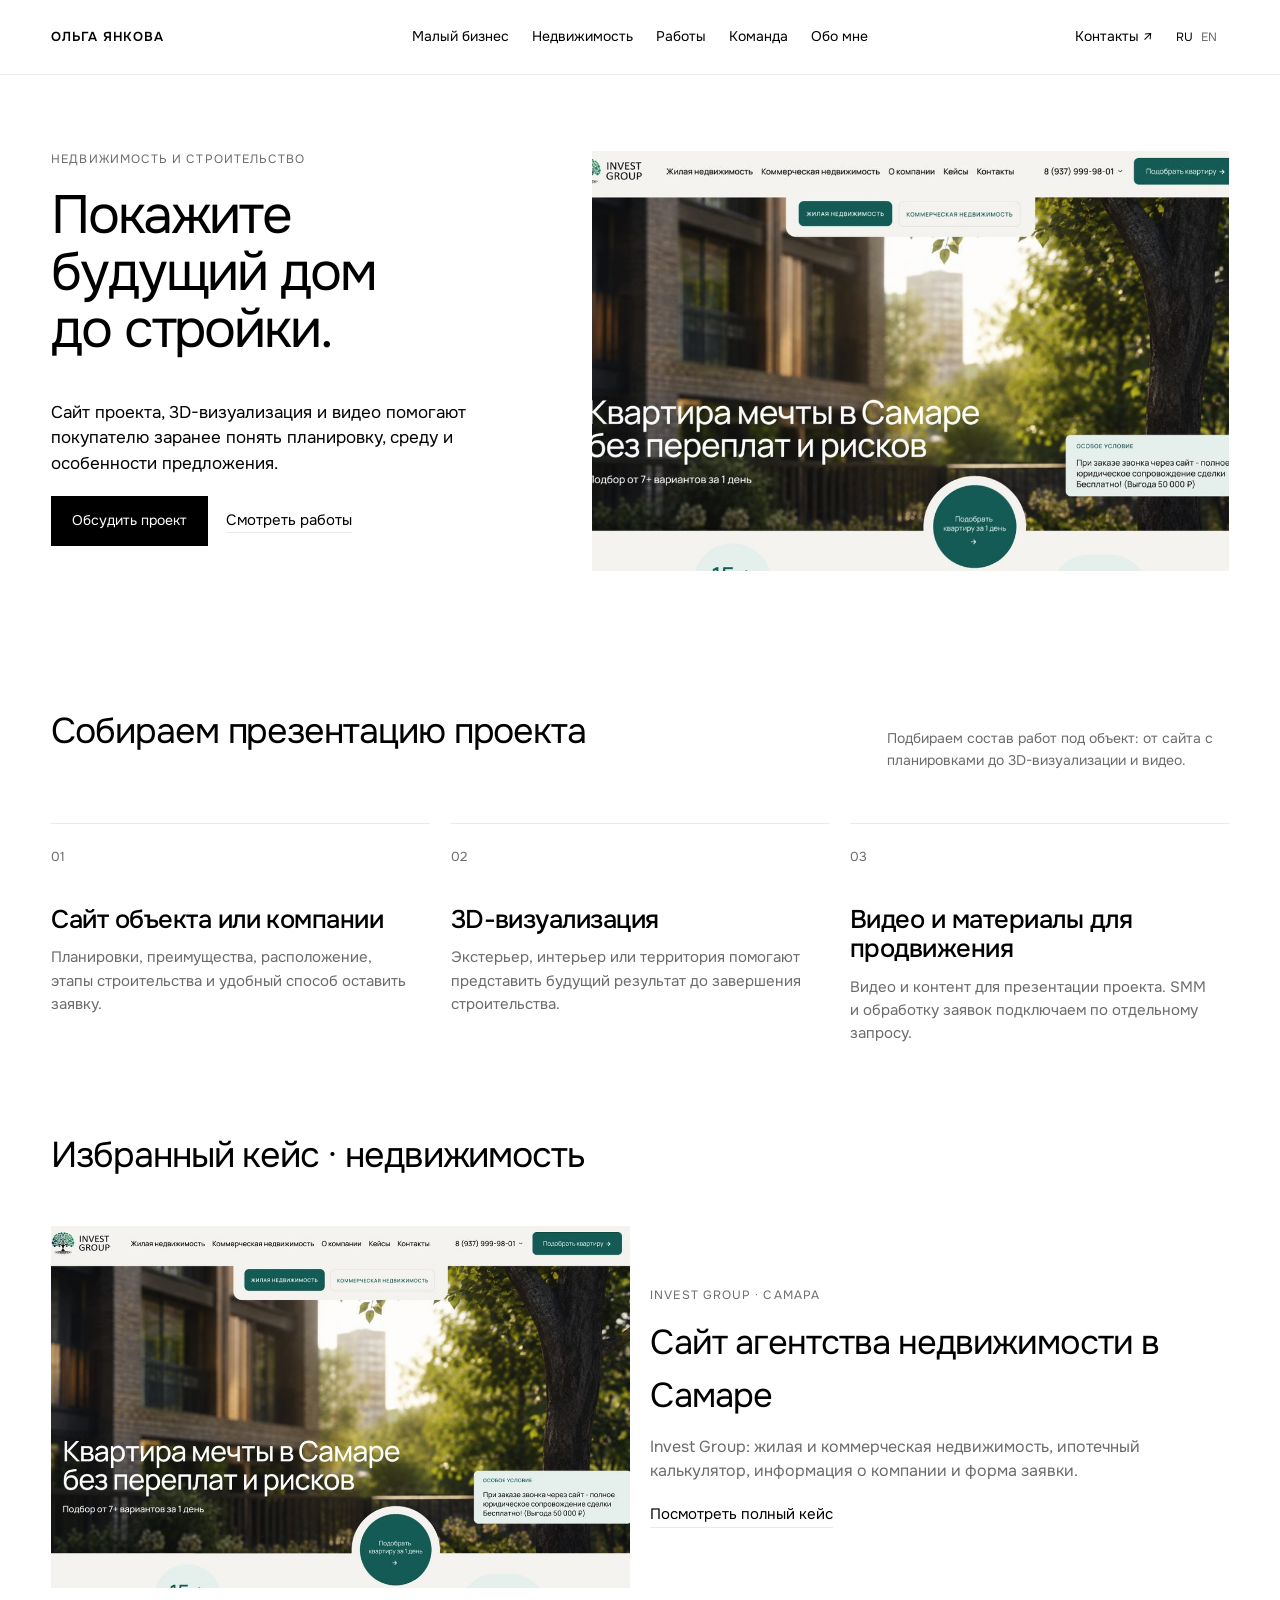
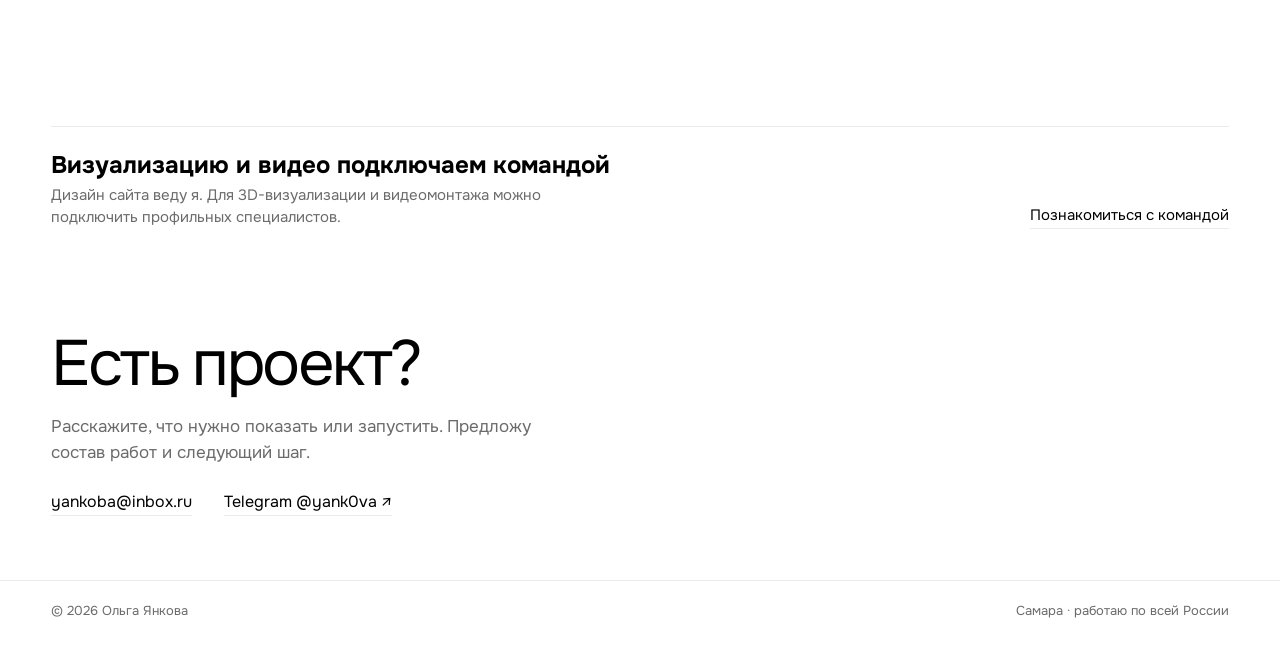
==== commit fa8c4ffb: "Unify portfolio navigation and add team work links" ====
--- a/real-estate/index.html
+++ b/real-estate/index.html
@@ -17,9 +17,9 @@
 </head>
 <body data-page="realty" data-title-ru="Сайты для недвижимости и строительства — Ольга Янкова" data-title-en="Websites for real estate and construction — Olga Yankova">
 <div class="site-loader" role="status" aria-live="polite" aria-label="Загрузка сайта"><span class="site-loader-value">00%</span></div>
-<header class="page-header"><a class="page-logo" href="../" data-copy="home">Ольга Янкова</a><button class="page-menu" aria-expanded="false" aria-controls="page-nav">Меню</button><nav class="page-nav" id="page-nav" aria-label="Навигация"><a href="../small-business/" data-copy="small">Малый бизнес</a><a href="../real-estate/" data-copy="realty">Недвижимость</a><a href="../work/" data-copy="work">Работы</a><a href="../team/" data-copy="team">Команда</a><a href="../#contact" data-copy="contact">Контакты</a></nav><div class="page-lang" aria-label="Язык"><button data-l="ru" aria-pressed="true">RU</button><button data-l="en" aria-pressed="false">EN</button></div></header>
+<header class="site-header page-header"><a class="logo page-logo" href="../" data-copy="home">Ольга Янкова</a><button class="menu page-menu" aria-expanded="false" aria-controls="page-nav">Меню</button><nav class="nav page-nav" id="page-nav" aria-label="Навигация"><a href="../small-business/" data-copy="small">Малый бизнес</a><a href="../real-estate/" data-copy="realty">Недвижимость</a><a href="../work/" data-copy="work">Работы</a><a href="../team/" data-copy="team">Команда</a><a href="../#about" data-copy="about">Обо мне</a></nav><div class="header-actions page-head-actions"><a class="header-contact page-contact-link" href="../contact/"><span data-copy="contact">Контакты</span> ↗</a><div class="lang page-lang" aria-label="Язык"><button data-l="ru" aria-pressed="true">RU</button><button data-l="en" aria-pressed="false">EN</button></div></div></header>
 <main>
- <section class="inner-hero inner-hero--visual"><div><span class="eyebrow" data-copy="eyebrow">Недвижимость и строительство</span><h1 data-copy="title">Покажите будущий дом до стройки.</h1></div><div class="inner-hero-copy"><p data-copy="lead">Сайт проекта, 3D-визуализация и видео помогают покупателю заранее понять планировку, среду и особенности предложения.</p><div class="inner-actions"><a class="btn" href="../#contact" data-copy="discuss">Обсудить проект</a><a class="text-link" href="../work/" data-copy="seeWork">Смотреть работы</a></div></div><img class="inner-hero-image" src="../assets/21.jpg" alt="Фрагмент сайта агентства недвижимости Invest Group"></section>
+ <section class="inner-hero inner-hero--visual"><div><span class="eyebrow" data-copy="eyebrow">Недвижимость и строительство</span><h1 data-copy="title">Покажите будущий дом до стройки.</h1></div><div class="inner-hero-copy"><p data-copy="lead">Сайт проекта, 3D-визуализация и видео помогают покупателю заранее понять планировку, среду и особенности предложения.</p><div class="inner-actions"><a class="btn" href="../contact/" data-copy="discuss">Обсудить проект</a><a class="text-link" href="../work/" data-copy="seeWork">Смотреть работы</a></div></div><img class="inner-hero-image" src="../assets/21.jpg" alt="Фрагмент сайта агентства недвижимости Invest Group"></section>
  <section class="page-section"><div class="page-section-head"><h2 data-copy="offerHead">Собираем презентацию проекта</h2><p data-copy="offerIntro">Подбираем состав работ под объект: от сайта с планировками до 3D-визуализации и видео.</p></div><div class="page-cards">
   <article class="page-card"><span class="card-no">01</span><h3 data-copy="offer1">Сайт объекта или компании</h3><p data-copy="offer1d">Планировки, преимущества, расположение, этапы строительства и удобный способ оставить заявку.</p></article>
   <article class="page-card"><span class="card-no">02</span><h3 data-copy="offer2">3D-визуализация</h3><p data-copy="offer2d">Экстерьер, интерьер или территория помогают представить будущий результат до завершения строительства.</p></article>
--- a/assets/portfolio-pages.css
+++ b/assets/portfolio-pages.css
@@ -3,23 +3,27 @@
 .js .site-loader{opacity:1;visibility:visible}
 .site-loader.is-done{opacity:0;visibility:hidden}
 .site-loader-value{font:400 14px/1 'SFMono-Regular',Consolas,monospace;letter-spacing:.04em;color:var(--fg)}
-.landing-hero{min-height:calc(100svh - 64px);display:flex;align-items:center;padding:48px var(--m) 56px}
-.landing-intro{width:100%;display:grid;grid-template-columns:minmax(0,1.2fr) minmax(260px,.8fr);gap:clamp(30px,8vw,112px);align-items:center}
-.landing-copy{max-width:620px}
-.landing-copy .eyebrow{margin-bottom:20px}
-.landing-intro h1{font-size:clamp(36px,4.2vw,60px);font-weight:400;line-height:1.06;letter-spacing:-.04em;max-width:13ch;text-wrap:balance}
-.landing-intro p{margin:20px 0 0;font-size:17px;line-height:1.5;max-width:42ch;color:var(--mute)}
-.hero-art{position:relative;display:block;justify-self:end;width:min(100%,440px);aspect-ratio:1.32;overflow:hidden;background:var(--ph);isolation:isolate;animation:hero-appear .9s both}
-.hero-art:after{content:"";position:absolute;inset:0;background:linear-gradient(180deg,transparent 55%,rgba(0,0,0,.36));pointer-events:none}
-.hero-art img{display:block;width:100%;height:100%;object-fit:cover;object-position:top;animation:hero-drift 16s ease-in-out infinite alternate}
-.hero-art-index,.hero-art-caption{position:absolute;z-index:1;bottom:16px;color:white;font-size:11px;letter-spacing:.08em}
-.hero-art-index{left:16px}.hero-art-caption{right:16px}
-.hero-actions{display:flex;align-items:center;gap:22px;flex-wrap:wrap;margin-top:28px}
+.landing-hero{min-height:calc(100svh - 66px);display:flex;align-items:center;justify-content:center;padding:38px var(--m) 48px;border-bottom:1px solid var(--line)}
+.landing-intro{width:100%;display:grid;justify-items:center;text-align:center;gap:clamp(28px,4vw,54px);margin-top:-12px}
+.hero-name{display:flex;justify-content:center;align-items:center;gap:clamp(6px,1vw,16px);font-size:clamp(54px,10vw,152px);font-weight:400;line-height:.84;letter-spacing:-.07em;white-space:nowrap}
+.hero-name>span{display:block}
+.hero-inline-image{display:block;flex:0 0 clamp(92px,12.5vw,184px);width:clamp(92px,12.5vw,184px);aspect-ratio:1.65;overflow:hidden;background:var(--ph);transform:translateY(2px)}
+.hero-inline-image img{display:block;width:100%;height:100%;object-fit:cover;animation:hero-drift 14s ease-in-out infinite alternate}
+.hero-description{margin:0;font-size:clamp(22px,3.2vw,44px);font-weight:400;line-height:1.25;letter-spacing:-.035em;max-width:900px;text-wrap:balance}
+.hero-description span{display:inline-block;margin-top:8px;font-size:.57em;letter-spacing:.025em;color:var(--mute)}
+.portfolio-home>header{display:grid;grid-template-columns:1fr auto 1fr;gap:20px;border-bottom:0;padding-top:22px;padding-bottom:22px;background:#fff}
+.portfolio-home>header .logo{grid-column:1;justify-self:start;font-size:13px;font-weight:400;letter-spacing:-.02em;text-transform:none}
+.portfolio-home>header nav{grid-column:2;justify-self:center;display:flex;align-items:center;gap:clamp(16px,2.4vw,36px);font-size:14px}
+.portfolio-home>header nav a{color:var(--fg)}
+.portfolio-home>header .menu{display:none}
+.header-actions{grid-column:3;justify-self:end;display:flex;align-items:center;gap:clamp(12px,2vw,28px)}
+.header-contact{font-size:14px;white-space:nowrap}
+.portfolio-home>header .lang{display:flex;gap:8px}
+.portfolio-home>header .lang button{font-size:12px}
 .landing-directions{padding-top:clamp(64px,8vw,100px)!important}
 .landing-directions-head{display:flex;justify-content:space-between;align-items:baseline;gap:20px;margin-bottom:26px}
 .landing-directions-head .eyebrow{white-space:nowrap}
 .landing-directions-head h2{font-size:clamp(24px,2.7vw,36px);font-weight:400;line-height:1.15;letter-spacing:-.025em}
-@keyframes hero-appear{from{opacity:0;transform:translateY(12px)}to{opacity:1;transform:translateY(0)}}
 @keyframes hero-drift{from{transform:scale(1)}to{transform:scale(1.045)}}
 .hero-actions .btn{font-size:14px;padding:13px 20px}
 .text-link{display:inline-flex;align-items:center;gap:8px;border-bottom:1px solid var(--line);font-size:15px;transition:border-color .2s}
@@ -117,8 +121,51 @@
 .page-footer{display:flex;justify-content:space-between;gap:16px;padding:20px var(--m) 28px;border-top:1px solid var(--line);color:var(--mute);font-size:13px}
 .page-footer span:last-child{text-align:right}
 .team-external{margin-top:12px}
-@media(max-width:860px){
- .landing-hero{min-height:auto;padding-top:42px;padding-bottom:48px}.landing-intro{grid-template-columns:1fr;gap:24px}.landing-intro h1{font-size:clamp(34px,9vw,42px);margin:0;max-width:13ch}.landing-intro p{max-width:38ch;margin-top:14px}.hero-actions{margin-top:20px}.hero-art{justify-self:start;width:100%;max-width:480px;aspect-ratio:1.55}
+.portfolio-work .project-page-header{position:sticky;top:0;z-index:20;display:flex;justify-content:space-between;gap:18px;padding:10px var(--m);background:transparent;border:0;backdrop-filter:none}
+.portfolio-work .project-page-header>*{pointer-events:auto}
+.portfolio-work .project-page-header .page-logo,.portfolio-work .project-page-header .page-nav,.portfolio-work .project-page-header .page-head-actions{background:rgba(255,255,255,.94);backdrop-filter:blur(10px);border:1px solid rgba(0,0,0,.06);border-radius:4px;box-shadow:0 2px 16px rgba(0,0,0,.045)}
+.portfolio-work .project-page-header .page-logo{padding:10px 14px}
+.portfolio-work .project-page-header .page-nav{padding:10px 16px;gap:clamp(16px,2vw,30px)}
+.page-head-actions{display:flex;align-items:center;gap:16px;padding:8px 12px}
+.page-contact-link{font-size:13px;white-space:nowrap}
+.portfolio-work .project-page-header .page-lang{padding:0 2px}
+.work-intro{padding:clamp(32px,5vw,62px) var(--m) 30px;max-width:850px}
+.work-intro h1{font-size:clamp(34px,4.2vw,58px);font-weight:400;line-height:1.06;letter-spacing:-.04em;margin:10px 0 12px}
+.work-intro p{max-width:50ch;margin:0;color:var(--mute);font-size:16px}
+.work-grid-section{padding:0 var(--m)}
+.work-grid{display:grid;grid-template-columns:repeat(2,minmax(0,1fr));gap:clamp(24px,4vw,58px) var(--g)}
+.home-work-grid{display:grid;grid-template-columns:repeat(2,minmax(0,1fr));gap:clamp(24px,4vw,58px) var(--g)}
+.home-work-action{display:flex;justify-content:flex-end;margin-top:30px}
+.work-card{display:block;min-width:0}
+.work-card-media{position:relative;display:block;aspect-ratio:1.62;overflow:hidden;background:var(--ph);border-radius:3px}
+.work-card-media>img{display:block;width:100%;height:100%;object-fit:cover;transition:transform .65s cubic-bezier(.2,.6,.2,1)}
+.work-card:hover .work-card-media>img{transform:scale(1.025)}
+.work-card-title{display:grid;grid-template-columns:24px 1fr 36px;gap:10px;align-items:center;padding-top:12px}
+.work-card-title small{font-size:12px;color:var(--mute)}
+.work-card-title strong{font-size:clamp(18px,1.8vw,24px);font-weight:400;letter-spacing:-.02em}
+.work-card-arrow{display:grid;place-items:center;width:34px;height:34px;border:1px solid var(--line);border-radius:50%;font-size:16px;opacity:0;transform:translate(-4px,4px);transition:opacity .25s,transform .25s,border-color .25s}
+.work-card:hover .work-card-arrow,.work-card:focus-visible .work-card-arrow{opacity:1;transform:translate(0,0);border-color:var(--fg)}
+.work-placeholder{position:relative;display:grid;place-items:center;width:100%;height:100%;overflow:hidden;background:var(--project-color,#e7e7e7);color:var(--project-ink,#222)}
+.work-placeholder:before{content:"";position:absolute;width:58%;aspect-ratio:1;border-radius:50%;background:rgba(255,255,255,.24);filter:blur(2px);transform:translate(32%,-22%)}
+.work-placeholder:after{content:"";position:absolute;inset:0;background:linear-gradient(135deg,transparent 40%,rgba(0,0,0,.08))}
+.work-placeholder span{z-index:1;font-size:clamp(24px,4vw,52px);font-weight:400;letter-spacing:-.05em}
+.project-detail{display:grid;grid-template-columns:minmax(300px,.78fr) minmax(0,1.22fr);gap:clamp(24px,4vw,58px);padding:24px var(--m) 72px;align-items:start}
+.project-info{position:sticky;top:82px;align-self:start;min-height:calc(100svh - 110px);display:flex;flex-direction:column;padding:34px 12px 18px 0}
+.project-index{display:flex;justify-content:space-between;align-items:center;margin-bottom:26px;color:var(--mute);font-size:13px}
+.project-info h1{font-size:clamp(36px,4vw,58px);font-weight:400;line-height:1.04;letter-spacing:-.04em;margin-bottom:34px}
+.project-meta{display:grid;grid-template-columns:1fr 1fr;gap:20px;margin-bottom:24px;font-size:15px;line-height:1.35}
+.project-meta small{display:block;color:var(--mute);font-size:12px;margin-bottom:5px}
+.project-description{font-size:15px;line-height:1.55;max-width:38ch;margin:0;color:#343434}
+.project-visit{display:inline-flex;align-items:center;gap:8px;width:max-content;margin-top:28px;border-bottom:1px solid var(--fg);padding-bottom:3px;font-size:15px}
+.next-project{display:flex;align-items:center;justify-content:space-between;gap:16px;margin-top:auto;padding-top:42px;font-size:15px}
+.next-project span{color:var(--mute);font-size:12px}
+.project-gallery{display:grid;gap:14px;min-width:0}
+.project-slide{display:block;position:relative;overflow:hidden;aspect-ratio:1.62;background:var(--ph);border-radius:3px}
+.project-slide img{display:block;width:100%;height:100%;object-fit:cover}
+.project-slide .work-placeholder span{font-size:clamp(24px,3.8vw,48px)}
+.project-gallery-note{padding:14px 0 0;color:var(--mute);font-size:13px}
+@media(max-width:860px){
+ .landing-hero{min-height:calc(100svh - 58px);padding-top:30px;padding-bottom:38px}.landing-intro{grid-template-columns:1fr;gap:28px}.hero-name{display:grid;grid-template-columns:auto auto;column-gap:9px;row-gap:9px;font-size:clamp(52px,9vw,74px);line-height:.86}.hero-name>span:last-child{grid-column:1/-1;justify-self:center}.hero-inline-image{width:clamp(88px,19vw,124px);flex:none;aspect-ratio:1.65}.hero-description{font-size:clamp(23px,3.6vw,34px)}
  .landing-directions-head{display:block}.landing-directions-head h2{margin-top:10px;max-width:24ch}.audience-grid{grid-template-columns:1fr}.audience-card{min-height:54vw;max-height:340px}
  .featured-case,.team-teaser,.about-brief,.inner-hero,.case-highlight{grid-template-columns:1fr}
  .inner-hero--visual>div:first-child,.inner-hero--visual .inner-hero-copy,.inner-hero--visual .inner-hero-image{grid-column:auto;grid-row:auto}
@@ -129,4 +176,77 @@
  .page-cards,.pain-strip,.team-list{grid-template-columns:1fr}.page-card h3{margin-top:22px}.process-item{grid-template-columns:36px 1fr;gap:8px var(--g)}.process-item span{grid-column:2}.project-groups{grid-template-columns:1fr}.team-note{display:block}.team-note .text-link{margin-top:20px}
  .page-footer{display:block}.page-footer span:last-child{display:block;text-align:left;margin-top:4px}
 }
-@media(prefers-reduced-motion:reduce){.audience-card img{transition:none}.hero-art,.hero-art img{animation:none}}
+@media(max-width:860px){
+ .portfolio-home>header{display:flex;flex-wrap:wrap;gap:10px;padding-top:16px;padding-bottom:14px}
+ .portfolio-home>header .logo{margin-right:auto;max-width:none}
+ .portfolio-home>header .menu{display:block;order:1}
+ .portfolio-home>header .header-actions{order:2;gap:10px}
+ .portfolio-home>header .header-contact{font-size:12px}
+ .portfolio-home>header nav{display:none;order:3;width:100%;justify-self:auto;flex-direction:column;align-items:flex-start;gap:12px;padding:12px 0 4px;font-size:16px}
+ .portfolio-home>header nav.open{display:flex}
+}
+@media(max-width:560px){
+ .hero-name{font-size:clamp(52px,13.8vw,70px)}
+ .hero-inline-image{width:clamp(84px,24vw,120px)}
+ .hero-description{font-size:clamp(21px,6vw,27px);max-width:18ch}
+ .hero-description span{font-size:.56em}
+}
+@media(prefers-reduced-motion:reduce){.audience-card img,.hero-inline-image img{transition:none;animation:none}}
+@media(max-width:860px){
+ .portfolio-work .project-page-header{display:flex;flex-wrap:wrap;align-items:center;gap:8px;padding:8px var(--m)}
+ .portfolio-work .project-page-header .page-logo{padding:9px 11px;font-size:10px}
+ .portfolio-work .project-page-header .page-menu{display:block;order:1;padding:9px 11px;background:rgba(255,255,255,.95);border:1px solid rgba(0,0,0,.06);border-radius:4px}
+ .portfolio-work .project-page-header .page-head-actions{order:2;margin-left:auto;gap:8px;padding:7px 9px}
+ .portfolio-work .project-page-header .page-contact-link{font-size:11px}
+ .portfolio-work .project-page-header .page-nav{display:none;order:3;width:100%;flex-direction:column;align-items:flex-start;gap:12px;padding:14px;font-size:15px}
+ .portfolio-work .project-page-header .page-nav.open{display:flex}
+ .portfolio-work .project-page-header .page-lang{margin-left:0}
+ .project-info{min-height:0;position:static;padding:18px 0 30px}
+ .next-project{margin-top:30px;padding-top:20px}
+}
+@media(max-width:700px){
+ .work-intro{padding-top:30px}
+ .work-grid,.home-work-grid{grid-template-columns:1fr;gap:28px}
+ .work-card-arrow{opacity:1;transform:none}
+ .project-detail{grid-template-columns:1fr;gap:18px;padding-top:14px}
+ .project-info h1{margin-bottom:20px}
+ .project-gallery{gap:10px}
+}
+.site-header{position:sticky;top:0;z-index:20;display:grid;grid-template-columns:1fr auto 1fr;align-items:center;justify-content:space-between;gap:20px;padding:18px var(--m);background:rgba(255,255,255,.96);backdrop-filter:blur(8px);border-bottom:1px solid var(--line);font-size:14px}
+.site-header .logo{grid-column:1;justify-self:start;font-size:13px;font-weight:600;letter-spacing:.06em;text-transform:uppercase;white-space:nowrap}
+.site-header nav{grid-column:2;justify-self:center;display:flex;align-items:center;gap:clamp(14px,1.8vw,27px);font-size:14px}
+.site-header nav a{color:var(--fg);white-space:nowrap}
+.site-header .menu{display:none}
+.site-header .header-actions{grid-column:3;justify-self:end;display:flex;align-items:center;gap:clamp(12px,1.8vw,24px)}
+.site-header .header-contact{font-size:14px;white-space:nowrap}
+.site-header .lang{display:flex;gap:8px}
+.site-header .lang button{font-size:12px}
+.home-work-action{justify-content:space-between;gap:20px;flex-wrap:wrap}
+.contact-page-main{padding:clamp(54px,8vw,104px) var(--m) clamp(70px,10vw,128px)}
+.contact-page-main h1{font-size:clamp(38px,5vw,64px);font-weight:400;line-height:1.04;letter-spacing:-.04em;margin:12px 0 14px}
+.contact-page-lead{max-width:48ch;color:var(--mute);font-size:17px;margin:0}
+.contact-page-grid{display:grid;grid-template-columns:repeat(3,minmax(0,1fr));gap:var(--g);margin-top:clamp(42px,7vw,88px)}
+.contact-page-item{border-top:1px solid var(--line);padding-top:16px}
+.contact-page-item small{display:block;color:var(--mute);font-size:13px;margin-bottom:14px}
+.contact-page-item a{font-size:clamp(17px,1.7vw,22px);border-bottom:1px solid var(--line);overflow-wrap:anywhere}
+.team-work-section{padding:clamp(56px,8vw,100px) var(--m) 0;scroll-margin-top:90px}
+.team-work-heading{display:flex;justify-content:space-between;align-items:baseline;gap:20px;margin-bottom:28px}
+.team-work-heading h2{font-size:clamp(26px,2.8vw,38px);font-weight:400;letter-spacing:-.03em;line-height:1.12}
+.team-work-columns{display:grid;grid-template-columns:1fr 1fr;gap:var(--g)}
+.team-work-group{border-top:1px solid var(--line);padding-top:16px}
+.team-work-group h3{font-size:18px;font-weight:500;margin-bottom:8px}
+.team-work-group p{color:var(--mute);font-size:14px;margin:0 0 16px;max-width:42ch}
+.team-example-links{display:flex;flex-direction:column}
+.team-example-links a{display:flex;justify-content:space-between;gap:18px;padding:12px 0;border-top:1px solid var(--line);font-size:15px}
+.team-example-links a span:last-child{color:var(--mute)}
+@media(max-width:860px){
+ .site-header{display:flex;flex-wrap:wrap;gap:10px;padding:16px var(--m)}
+ .site-header .logo{margin-right:auto;max-width:none;font-size:10.5px;letter-spacing:.05em}
+ .site-header .menu{display:block;order:1;border:0;background:none;padding:0;font:inherit;font-size:14px;cursor:pointer}
+ .site-header .header-actions{order:2;gap:10px}
+ .site-header .header-contact{font-size:12px}
+ .site-header nav{display:none;order:3;width:100%;justify-self:auto;flex-direction:column;align-items:flex-start;gap:13px;padding:12px 0 4px;font-size:16px}
+ .site-header nav.open{display:flex}
+ .contact-page-grid{grid-template-columns:1fr}
+ .team-work-columns{grid-template-columns:1fr}
+}
